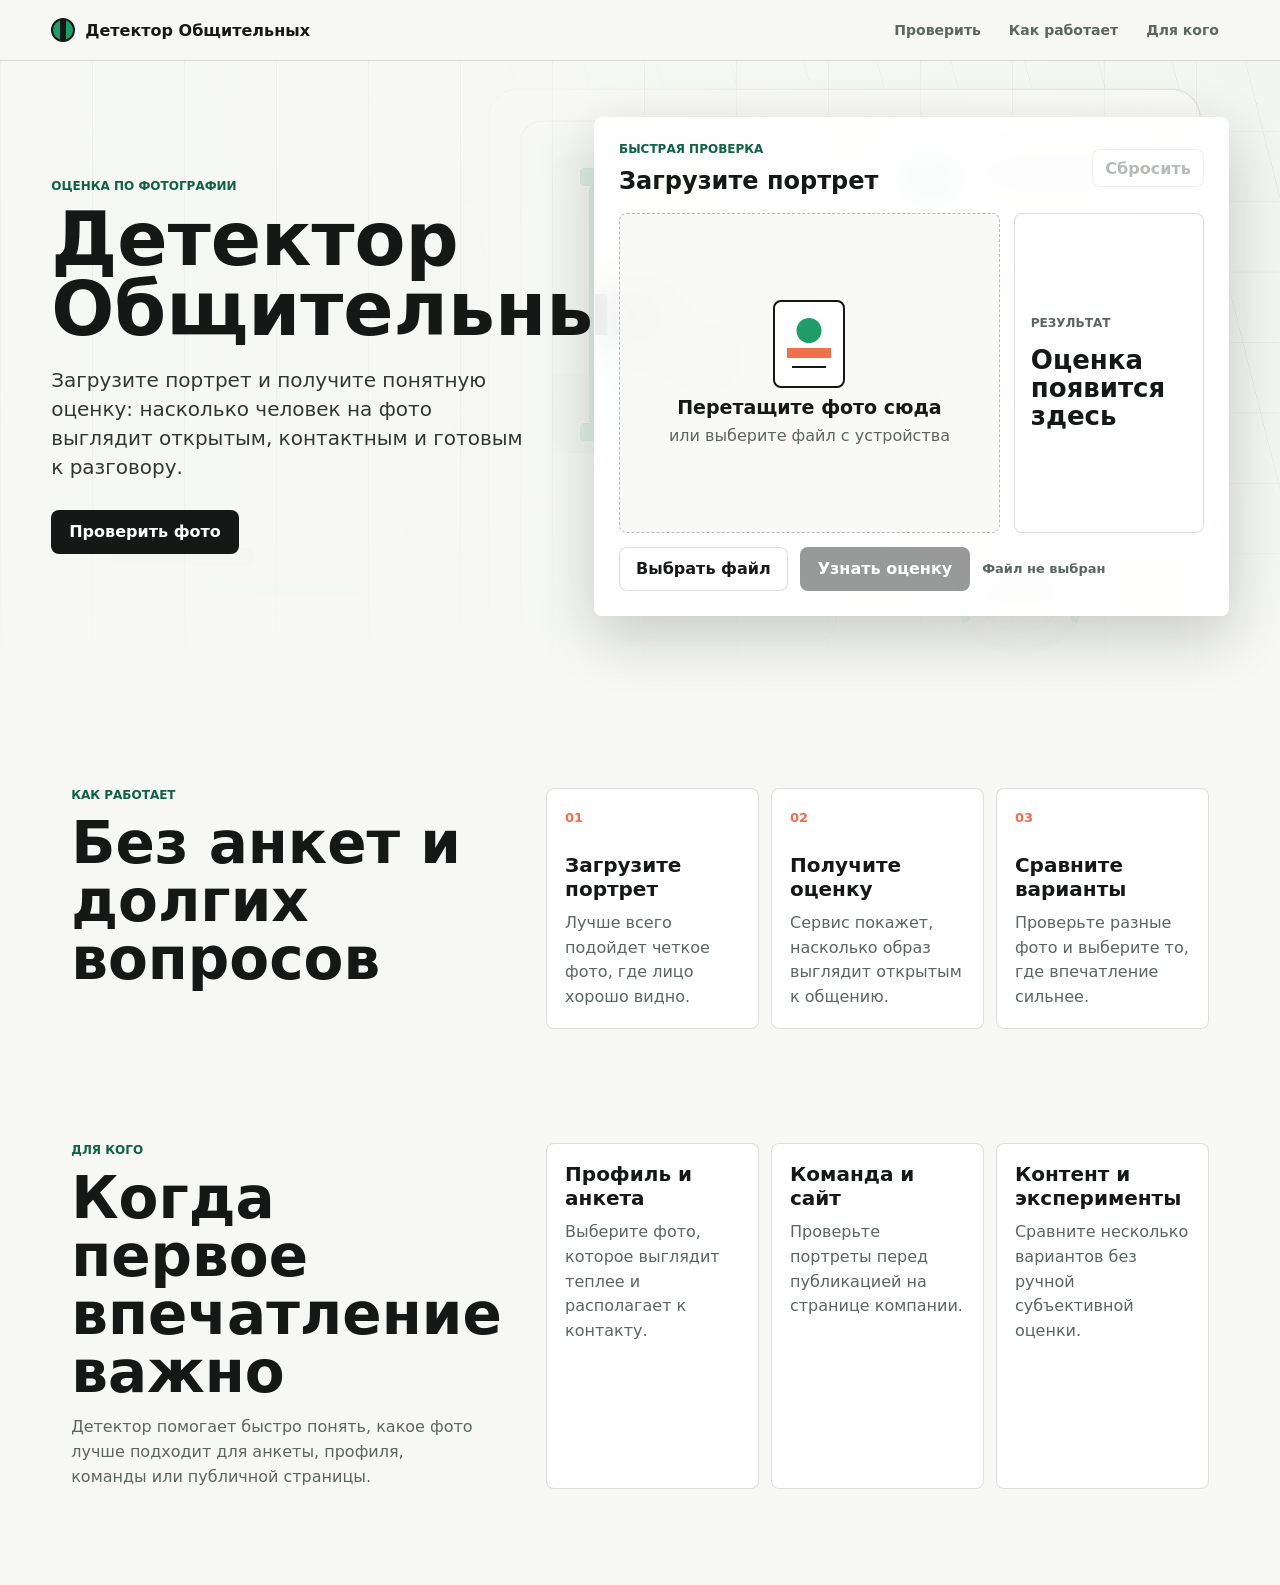
==== frontend/static/index.html @ 289f416f "Add multiclass face classifier pipeline" ====
<!doctype html>
<html lang="ru">
  <head>
    <meta charset="utf-8" />
    <meta name="viewport" content="width=device-width, initial-scale=1" />
    <title>Детектор Общительных</title>
    <meta
      name="description"
      content="Сервис, который по фотографии помогает оценить, насколько человек выглядит открытым к общению."
    />
    <link rel="preload" href="/static/assets/hero-interface.png" as="image" />
    <link rel="stylesheet" href="/static/styles.css?v=20260510-four-class" />
  </head>
  <body>
    <header class="topbar">
      <a class="brand" href="#analyzer" aria-label="Детектор Общительных">
        <span class="brand-mark" aria-hidden="true"></span>
        <span>Детектор Общительных</span>
      </a>
      <nav class="nav" aria-label="Навигация">
        <a href="#analyzer">Проверить</a>
        <a href="#how">Как работает</a>
        <a href="#scenarios">Для кого</a>
      </nav>
    </header>

    <main>
      <section class="hero" id="top">
        <div class="hero-overlay" aria-hidden="true"></div>
        <div class="hero-inner">
          <div class="intro">
            <p class="eyebrow">оценка по фотографии</p>
            <h1>Детектор Общительных</h1>
            <p class="lead">
              Загрузите портрет и получите понятную оценку: насколько человек
              на фото выглядит открытым, контактным и готовым к разговору.
            </p>
            <div class="intro-row">
              <a class="primary-link" href="#analyzer">Проверить фото</a>
            </div>
          </div>

          <section class="analyzer" id="analyzer" aria-label="Проверка фотографии">
            <div class="analyzer-head">
              <div>
                <p class="panel-kicker">быстрая проверка</p>
                <h2>Загрузите портрет</h2>
              </div>
              <button class="ghost-button" id="resetButton" type="button" disabled>
                Сбросить
              </button>
            </div>

            <div class="upload-grid">
              <div class="drop-zone" id="dropZone">
                <input
                  id="fileInput"
                  type="file"
                  accept="image/jpeg,image/png,image/webp"
                  aria-label="Фото для проверки"
                />
                <canvas id="previewCanvas" width="880" height="640" hidden></canvas>
                <div class="empty-state" id="emptyState">
                  <div class="empty-icon" aria-hidden="true"></div>
                  <strong>Перетащите фото сюда</strong>
                  <span>или выберите файл с устройства</span>
                </div>
              </div>

              <aside class="result-panel" aria-live="polite">
                <div class="result-empty" id="resultEmpty">
                  <span class="result-label">Результат</span>
                  <strong>Оценка появится здесь</strong>
                </div>

                <div class="result-content" id="resultContent" hidden>
                  <div class="verdict-line">
                    <span class="result-label">Тип впечатления</span>
                    <strong id="labelText">-</strong>
                  </div>
                  <div class="score-ring" id="scoreRing" style="--score: 0">
                    <span id="scoreValue">0.00</span>
                  </div>
                  <dl class="metric-list">
                    <div>
                      <dt>Статус</dt>
                      <dd id="thresholdValue">-</dd>
                    </div>
                    <div>
                      <dt>Качество фото</dt>
                      <dd id="detectorValue">-</dd>
                    </div>
                    <div>
                      <dt>Скорость</dt>
                      <dd id="totalTiming">-</dd>
                    </div>
                  </dl>
                </div>

                <div class="message" id="messageBox" hidden></div>
              </aside>
            </div>

            <div class="control-row">
              <button class="secondary-button" id="pickButton" type="button">
                Выбрать файл
              </button>
              <button class="primary-button" id="submitButton" type="button" disabled>
                Узнать оценку
              </button>
              <span class="file-meta" id="fileMeta">Файл не выбран</span>
            </div>
          </section>
        </div>
      </section>

      <section class="info-band" id="how">
        <div class="section-copy">
          <p class="eyebrow">как работает</p>
          <h2>Без анкет и долгих вопросов</h2>
        </div>
        <div class="steps">
          <article class="step-card">
            <span>01</span>
            <h3>Загрузите портрет</h3>
            <p>Лучше всего подойдет четкое фото, где лицо хорошо видно.</p>
          </article>
          <article class="step-card">
            <span>02</span>
            <h3>Получите оценку</h3>
            <p>Сервис покажет, насколько образ выглядит открытым к общению.</p>
          </article>
          <article class="step-card">
            <span>03</span>
            <h3>Сравните варианты</h3>
            <p>Проверьте разные фото и выберите то, где впечатление сильнее.</p>
          </article>
        </div>
      </section>

      <section class="use-section" id="scenarios">
        <div class="section-copy">
          <p class="eyebrow">для кого</p>
          <h2>Когда первое впечатление важно</h2>
          <p>
            Детектор помогает быстро понять, какое фото лучше подходит для
            анкеты, профиля, команды или публичной страницы.
          </p>
        </div>
        <div class="scenario-list">
          <article class="scenario-card">
            <h3>Профиль и анкета</h3>
            <p>Выберите фото, которое выглядит теплее и располагает к контакту.</p>
          </article>
          <article class="scenario-card">
            <h3>Команда и сайт</h3>
            <p>Проверьте портреты перед публикацией на странице компании.</p>
          </article>
          <article class="scenario-card">
            <h3>Контент и эксперименты</h3>
            <p>Сравните несколько вариантов без ручной субъективной оценки.</p>
          </article>
        </div>
      </section>
    </main>

    <script src="/static/app.js?v=20260510-four-class" defer></script>
  </body>
</html>
---- static/styles.css ----
:root {
  color-scheme: light;
  --ink: #151817;
  --muted: #5c6561;
  --paper: #f7f8f5;
  --panel: rgba(255, 255, 255, 0.88);
  --line: rgba(21, 24, 23, 0.14);
  --green: #1f9d66;
  --green-dark: #106244;
  --coral: #ef704b;
  --amber: #e2b43c;
  --blue: #2f6fdd;
  --shadow: 0 20px 60px rgba(16, 22, 20, 0.2);
  --radius: 8px;
}

* {
  box-sizing: border-box;
}

[hidden] {
  display: none !important;
}

html {
  scroll-behavior: smooth;
}

body {
  margin: 0;
  min-width: 320px;
  color: var(--ink);
  background: var(--paper);
  font-family:
    Inter, ui-sans-serif, system-ui, -apple-system, BlinkMacSystemFont, "Segoe UI",
    sans-serif;
  letter-spacing: 0;
}

button,
input {
  font: inherit;
}

button,
a {
  -webkit-tap-highlight-color: transparent;
}

a {
  color: inherit;
  text-decoration: none;
}

.topbar {
  position: sticky;
  top: 0;
  z-index: 20;
  display: flex;
  align-items: center;
  justify-content: space-between;
  gap: 24px;
  padding: 14px clamp(18px, 4vw, 56px);
  background: rgba(247, 248, 245, 0.86);
  border-bottom: 1px solid var(--line);
  backdrop-filter: blur(18px);
}

.brand,
.nav {
  display: flex;
  align-items: center;
}

.brand {
  gap: 10px;
  font-weight: 800;
}

.brand-mark {
  width: 24px;
  height: 24px;
  border: 2px solid var(--ink);
  border-radius: 50%;
  background:
    radial-gradient(circle at 50% 42%, var(--ink) 0 12%, transparent 13%),
    linear-gradient(90deg, transparent 35%, var(--ink) 36% 64%, transparent 65%),
    linear-gradient(var(--green), var(--green));
}

.nav {
  gap: 8px;
}

.nav a {
  padding: 8px 10px;
  border-radius: 6px;
  color: var(--muted);
  font-size: 14px;
  font-weight: 650;
}

.nav a:hover,
.nav a:focus-visible {
  color: var(--ink);
  background: rgba(21, 24, 23, 0.06);
}

.hero {
  position: relative;
  overflow: hidden;
  padding: clamp(28px, 5vw, 56px) clamp(18px, 4vw, 56px) clamp(42px, 6vw, 76px);
  background:
    linear-gradient(90deg, rgba(247, 248, 245, 0.98) 0%, rgba(247, 248, 245, 0.9) 42%, rgba(247, 248, 245, 0.48) 100%),
    url("/static/assets/hero-interface.png") center / cover no-repeat;
}

.hero-overlay {
  position: absolute;
  inset: 0;
  pointer-events: none;
  background:
    linear-gradient(180deg, transparent 0%, rgba(247, 248, 245, 0.18) 62%, var(--paper) 100%),
    repeating-linear-gradient(90deg, rgba(21, 24, 23, 0.035) 0 1px, transparent 1px 92px);
}

.hero-inner {
  position: relative;
  z-index: 1;
  display: grid;
  grid-template-columns: minmax(280px, 0.86fr) minmax(480px, 1.14fr);
  gap: clamp(28px, 5vw, 64px);
  align-items: center;
  max-width: 1240px;
  margin: 0 auto;
}

.intro {
  max-width: 620px;
}

.eyebrow,
.panel-kicker {
  margin: 0 0 12px;
  color: var(--green-dark);
  font-size: 12px;
  font-weight: 850;
  letter-spacing: 0;
  text-transform: uppercase;
}

h1,
h2,
h3,
p {
  margin-top: 0;
}

h1 {
  max-width: 560px;
  margin-bottom: 20px;
  font-size: clamp(46px, 5.8vw, 78px);
  line-height: 0.95;
  letter-spacing: 0;
}

.lead {
  max-width: 560px;
  margin-bottom: 28px;
  color: #313834;
  font-size: 20px;
  line-height: 1.45;
}

.intro-row,
.control-row,
.analyzer-head,
.verdict-line {
  display: flex;
  align-items: center;
}

.intro-row,
.control-row {
  gap: 12px;
  flex-wrap: wrap;
}

.primary-link,
.primary-button,
.secondary-button,
.ghost-button {
  display: inline-flex;
  align-items: center;
  justify-content: center;
  min-height: 44px;
  border: 0;
  border-radius: 8px;
  cursor: pointer;
  font-weight: 800;
  letter-spacing: 0;
  transition:
    transform 0.18s ease,
    background 0.18s ease,
    color 0.18s ease,
    border-color 0.18s ease,
    opacity 0.18s ease;
}

.primary-link,
.primary-button {
  padding: 0 18px;
  color: #fff;
  background: var(--ink);
}

.primary-link:hover,
.primary-button:hover:not(:disabled),
.secondary-button:hover,
.ghost-button:hover:not(:disabled) {
  transform: translateY(-1px);
}

.primary-button:disabled,
.ghost-button:disabled {
  cursor: not-allowed;
  opacity: 0.44;
}

.secondary-button,
.ghost-button {
  background: #fff;
  color: var(--ink);
  border: 1px solid var(--line);
}

.secondary-button {
  padding: 0 16px;
}

.ghost-button {
  min-height: 38px;
  padding: 0 12px;
  color: var(--muted);
}

.analyzer {
  padding: clamp(16px, 2.2vw, 24px);
  background: var(--panel);
  border: 1px solid rgba(255, 255, 255, 0.64);
  border-radius: var(--radius);
  box-shadow: var(--shadow);
  backdrop-filter: blur(22px);
}

.analyzer-head {
  justify-content: space-between;
  gap: 18px;
  margin-bottom: 18px;
}

.analyzer h2 {
  margin: 0;
  font-size: 24px;
  line-height: 1.12;
}

.upload-grid {
  display: grid;
  grid-template-columns: minmax(220px, 1fr) minmax(190px, 0.42fr);
  gap: 14px;
}

.drop-zone {
  position: relative;
  display: grid;
  place-items: center;
  overflow: hidden;
  min-height: 320px;
  border: 1px dashed rgba(21, 24, 23, 0.28);
  border-radius: var(--radius);
  background: rgba(247, 248, 245, 0.76);
}

.drop-zone.is-dragging {
  border-color: var(--green);
  background: rgba(31, 157, 102, 0.08);
}

.drop-zone input {
  position: absolute;
  inset: 0;
  opacity: 0;
  cursor: pointer;
}

#previewCanvas {
  width: 100%;
  height: 100%;
  min-height: 320px;
  object-fit: contain;
  background: #eef1ea;
}

.empty-state {
  display: grid;
  place-items: center;
  gap: 8px;
  padding: 22px;
  text-align: center;
  pointer-events: none;
}

.empty-state strong {
  font-size: 19px;
}

.empty-state span,
.file-meta,
.result-label,
.metric-list dt,
.message {
  color: var(--muted);
}

.empty-icon {
  width: 72px;
  height: 88px;
  border: 2px solid var(--ink);
  border-radius: 8px;
  background:
    radial-gradient(circle at 50% 34%, var(--green) 0 12px, transparent 13px),
    linear-gradient(var(--coral), var(--coral)) center 62% / 44px 10px no-repeat,
    linear-gradient(var(--ink), var(--ink)) center 78% / 34px 2px no-repeat,
    #fff;
}

.result-panel {
  min-height: 320px;
  padding: 16px;
  background: #fff;
  border: 1px solid var(--line);
  border-radius: var(--radius);
}

.result-empty,
.result-content {
  display: grid;
  gap: 16px;
}

.result-empty {
  min-height: 100%;
  align-content: center;
}

.result-empty strong {
  font-size: 26px;
  line-height: 1.08;
}

.result-label {
  font-size: 12px;
  font-weight: 850;
  letter-spacing: 0;
  text-transform: uppercase;
}

.verdict-line {
  justify-content: space-between;
  gap: 12px;
}

.verdict-line strong {
  padding: 6px 10px;
  border-radius: 999px;
  color: #fff;
  background: var(--green);
  font-size: 13px;
  text-transform: capitalize;
}

.verdict-line strong.is-negative {
  background: var(--coral);
}

.score-ring {
  display: grid;
  place-items: center;
  width: min(170px, 100%);
  aspect-ratio: 1;
  margin: 0 auto;
  border-radius: 50%;
  background:
    radial-gradient(circle, #fff 0 56%, transparent 57%),
    conic-gradient(var(--green) calc(var(--score) * 1turn), rgba(21, 24, 23, 0.1) 0);
}

.score-ring span {
  font-size: 34px;
  font-weight: 900;
}

.metric-list {
  display: grid;
  gap: 8px;
  margin: 0;
}

.metric-list div {
  display: flex;
  align-items: baseline;
  justify-content: space-between;
  gap: 12px;
  padding: 9px 0;
  border-top: 1px solid var(--line);
}

.metric-list dt {
  font-size: 12px;
  font-weight: 750;
}

.metric-list dd {
  margin: 0;
  font-weight: 850;
}

.message {
  margin-top: 14px;
  padding: 12px;
  border-radius: var(--radius);
  background: rgba(239, 112, 75, 0.1);
  border: 1px solid rgba(239, 112, 75, 0.22);
  font-size: 14px;
  line-height: 1.4;
}

.message.is-ok {
  color: #225342;
  background: rgba(31, 157, 102, 0.1);
  border-color: rgba(31, 157, 102, 0.22);
}

.control-row {
  margin-top: 14px;
}

.file-meta {
  min-width: 0;
  overflow: hidden;
  text-overflow: ellipsis;
  white-space: nowrap;
  font-size: 13px;
  font-weight: 650;
}

.info-band,
.use-section {
  display: grid;
  grid-template-columns: minmax(220px, 0.62fr) minmax(280px, 1fr);
  gap: clamp(22px, 5vw, 72px);
  max-width: 1240px;
  margin: 0 auto;
  padding: clamp(46px, 8vw, 96px) clamp(18px, 4vw, 56px);
}

.section-copy h2 {
  margin-bottom: 14px;
  font-size: clamp(32px, 5vw, 58px);
  line-height: 1;
  letter-spacing: 0;
}

.section-copy p:not(.eyebrow) {
  margin-bottom: 0;
  color: var(--muted);
  line-height: 1.55;
}

.steps,
.scenario-list {
  display: grid;
  grid-template-columns: repeat(3, minmax(0, 1fr));
  gap: 12px;
}

.step-card,
.scenario-card {
  border: 1px solid var(--line);
  border-radius: var(--radius);
  background: #fff;
}

.step-card,
.scenario-card {
  padding: 18px;
}

.step-card span {
  display: inline-flex;
  margin-bottom: 28px;
  color: var(--coral);
  font-size: 13px;
  font-weight: 900;
}

.step-card h3 {
  margin-bottom: 10px;
  font-size: 20px;
}

.step-card p,
.scenario-card p {
  margin-bottom: 0;
  color: var(--muted);
  line-height: 1.55;
}

.scenario-card h3 {
  margin-bottom: 10px;
  font-size: 20px;
}

.use-section {
  padding-top: 18px;
}

@media (max-width: 1020px) {
  .hero {
    background-position: 62% center;
  }

  .hero-inner,
  .info-band,
  .use-section {
    grid-template-columns: 1fr;
  }

  .intro {
    max-width: 760px;
  }

  .lead {
    max-width: 700px;
  }
}

@media (max-width: 760px) {
  .topbar {
    padding: 12px 16px;
  }

  .brand span:last-child {
    max-width: 176px;
    overflow: hidden;
    text-overflow: ellipsis;
    white-space: nowrap;
  }

  .nav {
    display: none;
  }

  .hero {
    padding: 28px 14px;
    background:
      linear-gradient(180deg, rgba(247, 248, 245, 0.96) 0%, rgba(247, 248, 245, 0.78) 62%, rgba(247, 248, 245, 0.94) 100%),
      url("/static/assets/hero-interface.png") center top / cover no-repeat;
  }

  h1 {
    font-size: 46px;
  }

  .lead {
    margin-bottom: 20px;
    font-size: 17px;
  }

  .upload-grid {
    grid-template-columns: 1fr;
  }

  .drop-zone,
  #previewCanvas,
  .result-panel {
    min-height: 260px;
  }

  .result-panel {
    min-height: auto;
  }

  .control-row {
    display: grid;
    grid-template-columns: 1fr 1fr;
  }

  .file-meta {
    grid-column: 1 / -1;
  }

  .steps,
  .scenario-list {
    grid-template-columns: 1fr;
  }
}

@media (max-width: 430px) {
  .analyzer {
    padding: 12px;
  }

  .analyzer-head {
    align-items: flex-start;
  }

  .primary-button,
  .secondary-button {
    width: 100%;
    padding: 0 10px;
  }

  .score-ring span {
    font-size: 30px;
  }
}
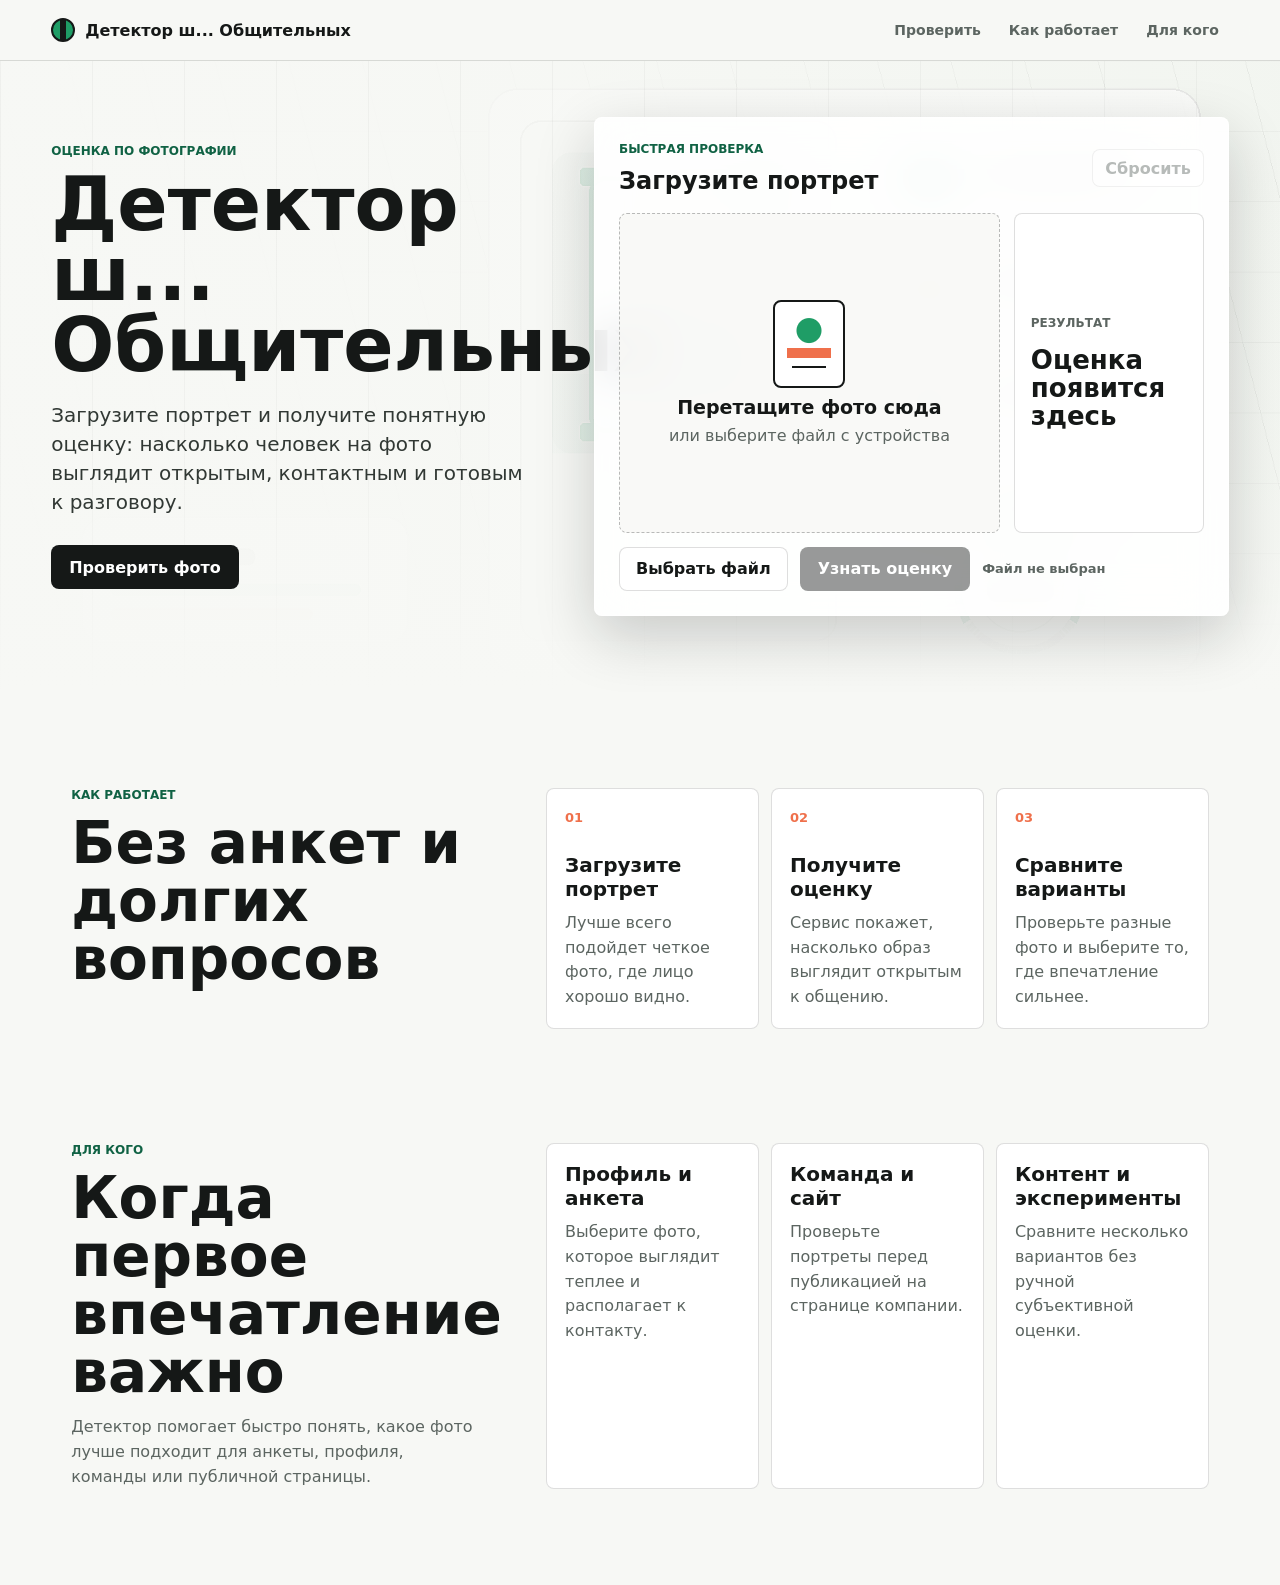
==== commit 05c770a4: "Change landing" ====
--- a/frontend/static/index.html
+++ b/frontend/static/index.html
@@ -3,19 +3,20 @@
   <head>
     <meta charset="utf-8" />
     <meta name="viewport" content="width=device-width, initial-scale=1" />
-    <title>Детектор Общительных</title>
+    <title>Детектор ш... Общительных</title>
     <meta
       name="description"
       content="Сервис, который по фотографии помогает оценить, насколько человек выглядит открытым к общению."
     />
+    <link rel="icon" href="/static/assets/favicon.svg" type="image/svg+xml" />
     <link rel="preload" href="/static/assets/hero-interface.png" as="image" />
-    <link rel="stylesheet" href="/static/styles.css?v=20260510-four-class" />
+    <link rel="stylesheet" href="/static/styles.css?v=20260510-sociability-v5" />
   </head>
   <body>
     <header class="topbar">
-      <a class="brand" href="#analyzer" aria-label="Детектор Общительных">
+      <a class="brand" href="#analyzer" aria-label="Детектор ш... Общительных">
         <span class="brand-mark" aria-hidden="true"></span>
-        <span>Детектор Общительных</span>
+        <span>Детектор ш... Общительных</span>
       </a>
       <nav class="nav" aria-label="Навигация">
         <a href="#analyzer">Проверить</a>
@@ -30,7 +31,7 @@
         <div class="hero-inner">
           <div class="intro">
             <p class="eyebrow">оценка по фотографии</p>
-            <h1>Детектор Общительных</h1>
+            <h1>Детектор ш... Общительных</h1>
             <p class="lead">
               Загрузите портрет и получите понятную оценку: насколько человек
               на фото выглядит открытым, контактным и готовым к разговору.
@@ -75,11 +76,12 @@
 
                 <div class="result-content" id="resultContent" hidden>
                   <div class="verdict-line">
-                    <span class="result-label">Тип впечатления</span>
+                    <span class="result-label">Общительность</span>
                     <strong id="labelText">-</strong>
                   </div>
                   <div class="score-ring" id="scoreRing" style="--score: 0">
-                    <span id="scoreValue">0.00</span>
+                    <span class="score-value" id="scoreValue">0%</span>
+                    <div class="strawberry-rain" id="strawberryRain" aria-hidden="true"></div>
                   </div>
                   <dl class="metric-list">
                     <div>
@@ -164,6 +166,6 @@
       </section>
     </main>
 
-    <script src="/static/app.js?v=20260510-four-class" defer></script>
+    <script src="/static/app.js?v=20260510-sociability-v5" defer></script>
   </body>
 </html>
